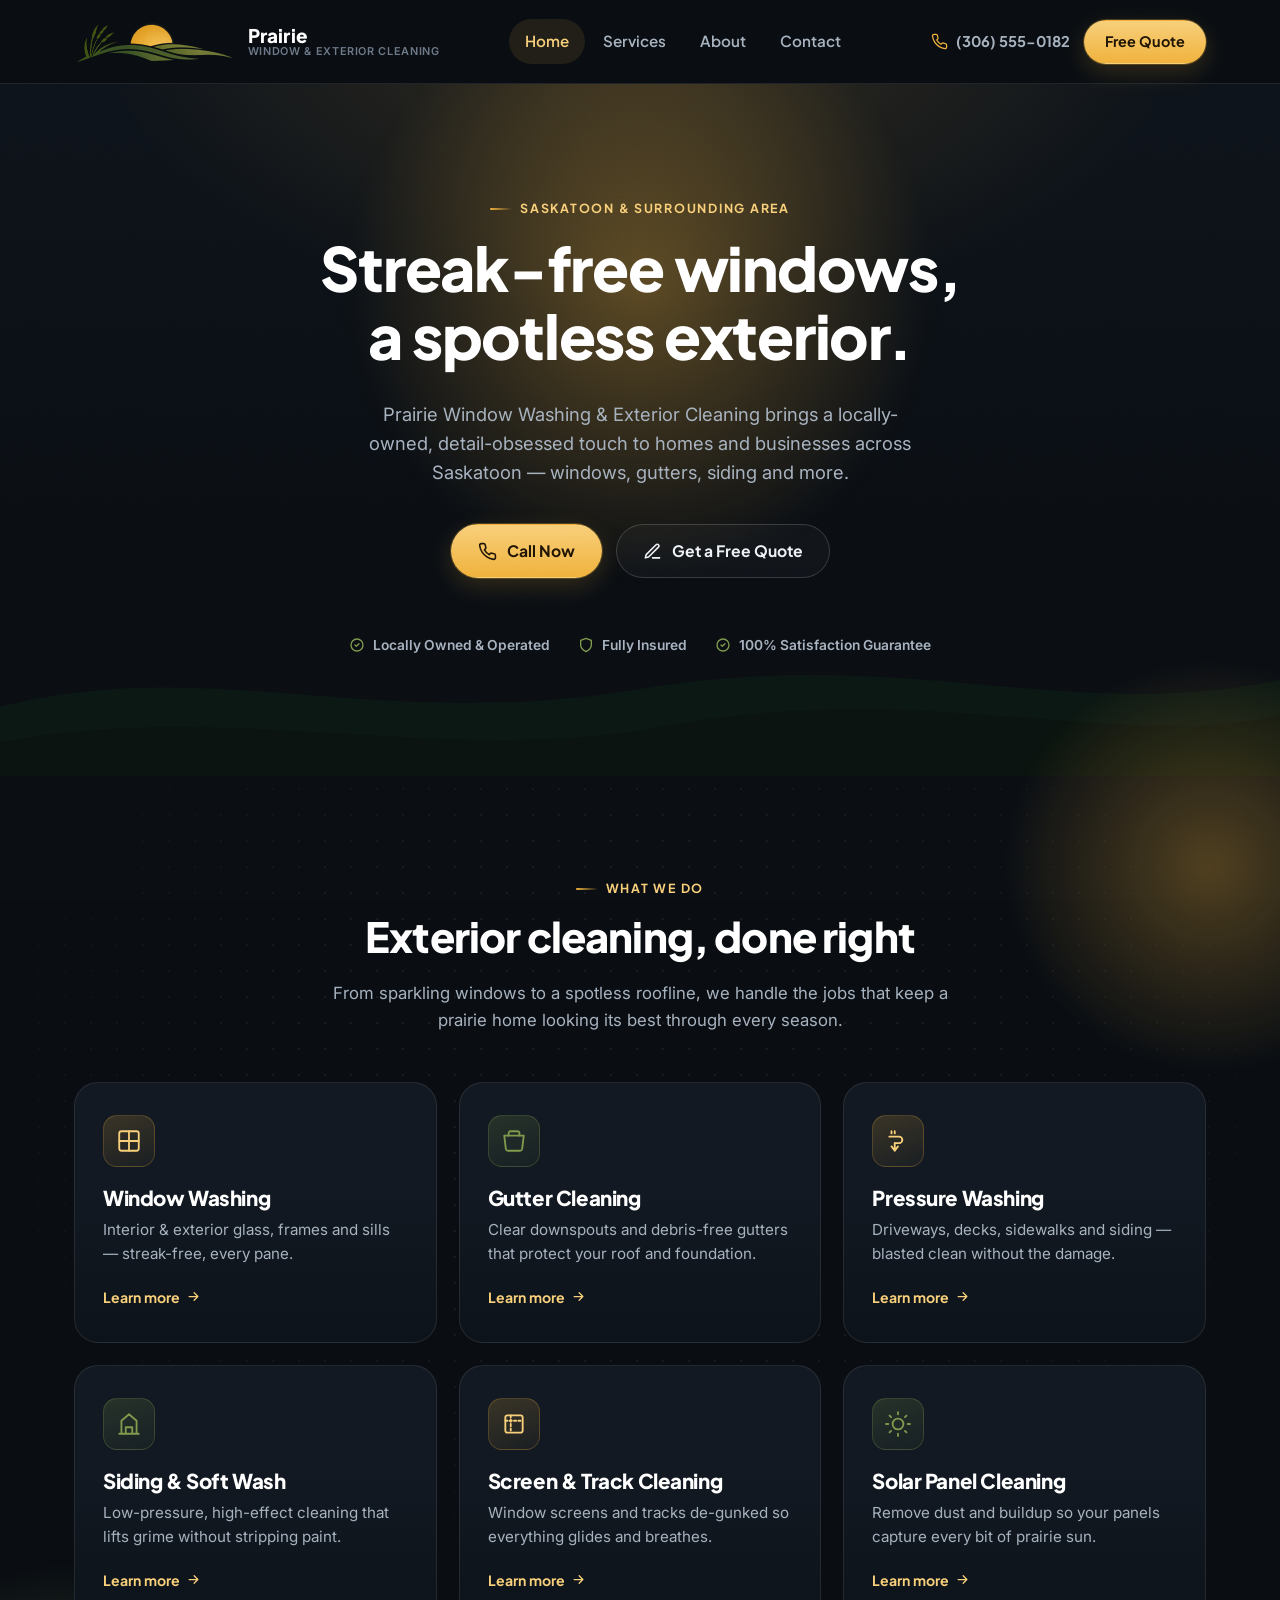
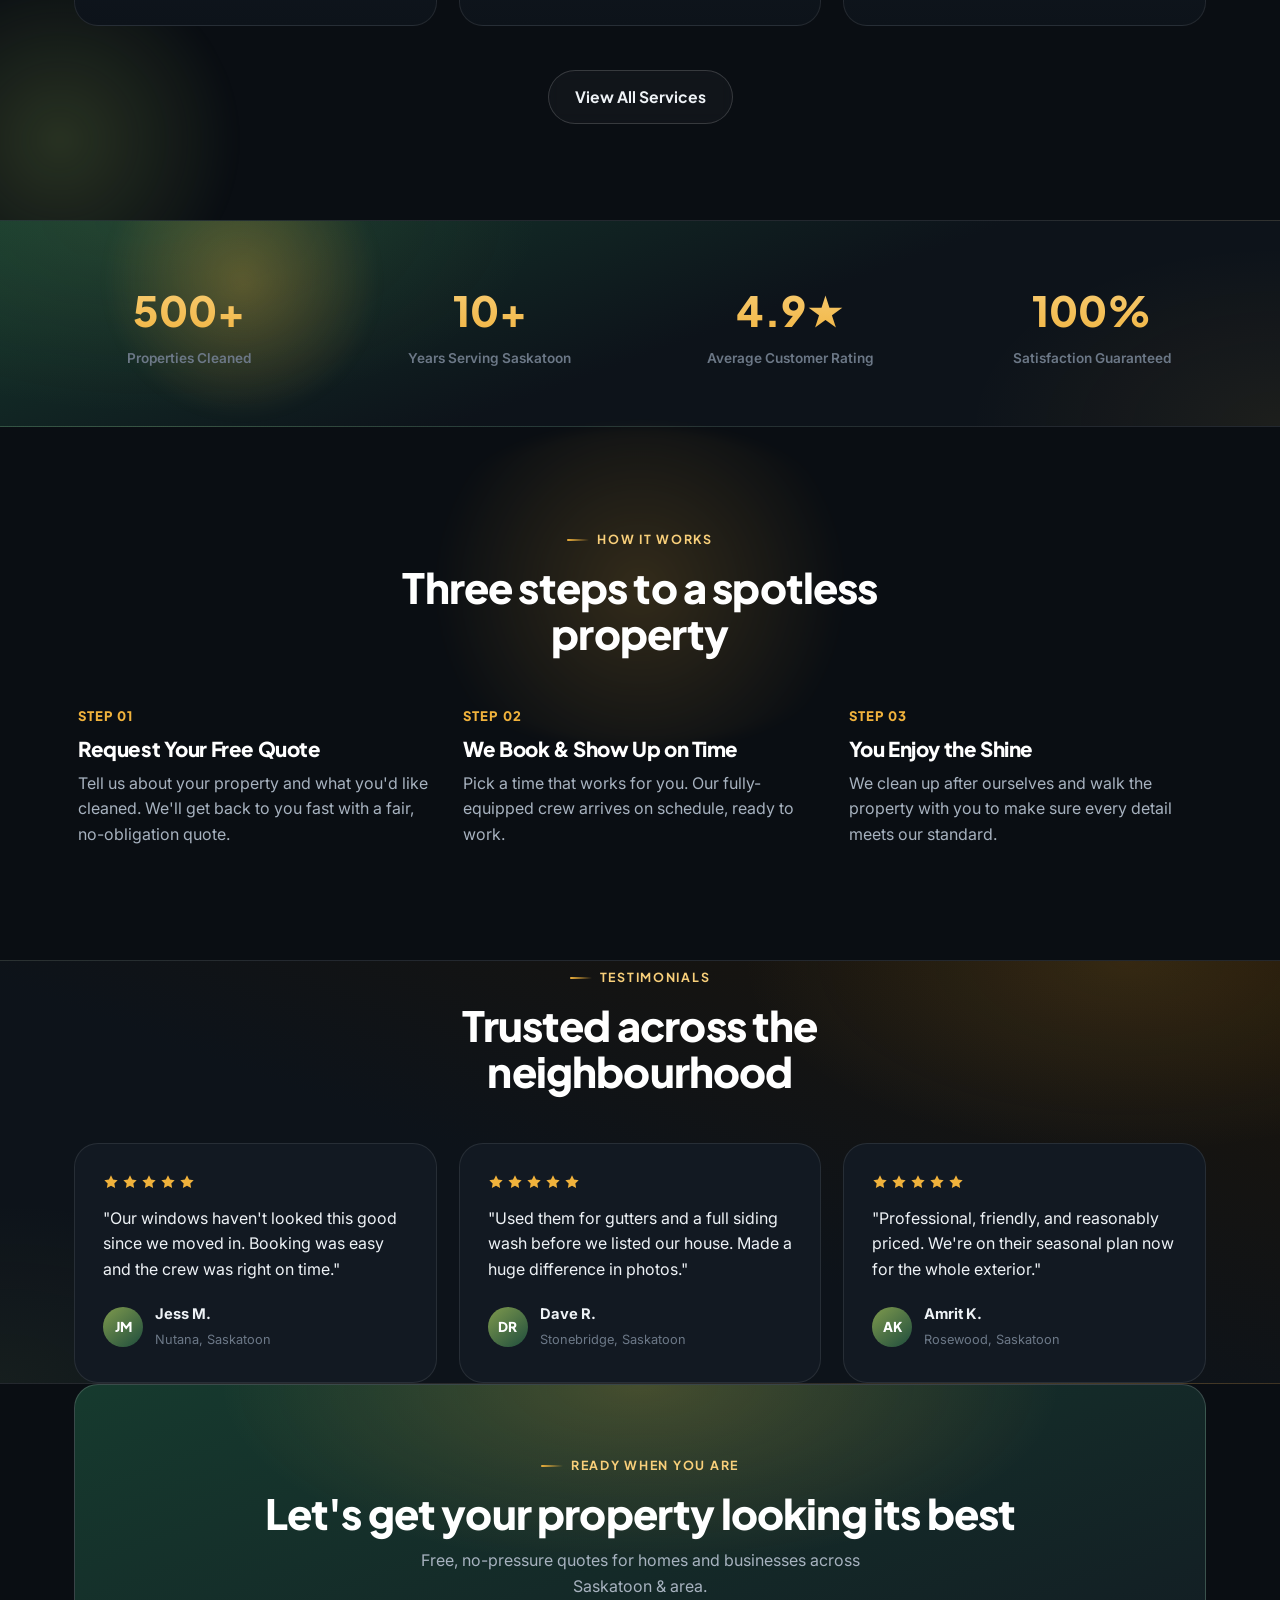
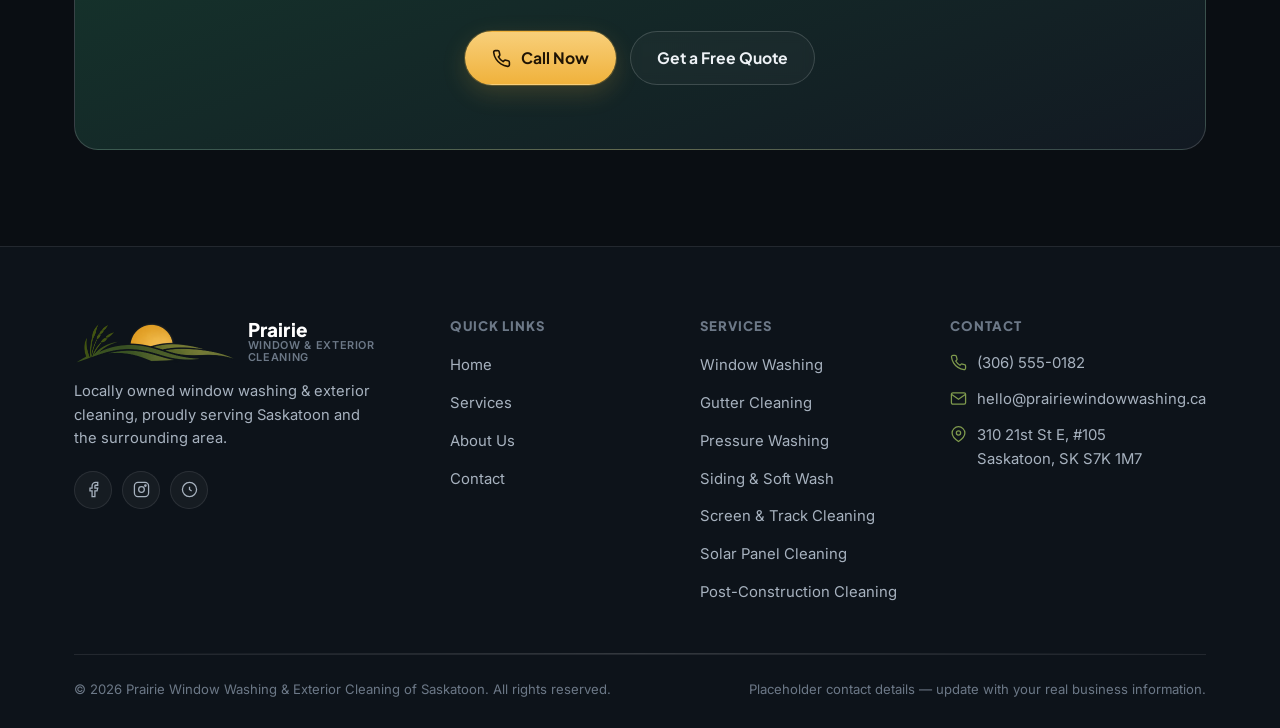
==== index.html @ 9ef94803 "Initial commit: Prairie Window Washing & Exterior Cleaning site Dark-mode marketing site with home, " ====
<!DOCTYPE html>
<html lang="en">
<head>
<meta charset="UTF-8">
<meta name="viewport" content="width=device-width, initial-scale=1.0">
<title>Prairie Window Washing &amp; Exterior Cleaning | Saskatoon, SK</title>
<meta name="description" content="Streak-free window washing, gutter cleaning, pressure washing and exterior cleaning for homes and businesses in Saskatoon &amp; area. Locally owned. Free quotes.">

<link rel="icon" href="favicon.ico" sizes="any">
<link rel="icon" type="image/png" sizes="32x32" href="assets/favicon-32.png">
<link rel="icon" type="image/png" sizes="16x16" href="assets/favicon-16.png">
<link rel="apple-touch-icon" href="assets/apple-touch-icon.png">
<link rel="manifest" href="site.webmanifest">
<meta name="theme-color" content="#0a0e13">

<link rel="preconnect" href="https://fonts.googleapis.com">
<link rel="preconnect" href="https://fonts.gstatic.com" crossorigin>
<link href="https://fonts.googleapis.com/css2?family=Inter:wght@400;500;600;700&family=Plus+Jakarta+Sans:wght@600;700;800&display=swap" rel="stylesheet">
<link rel="stylesheet" href="css/style.css">
</head>
<body>

<div class="grain-overlay" aria-hidden="true"></div>
<a class="skip-link" href="#main" style="position:absolute;left:-9999px;">Skip to content</a>

<header class="site-header">
  <div class="container">
    <a href="index.html" class="brand">
      <img src="assets/logo-mark.png" alt="Prairie Window Washing &amp; Exterior Cleaning logo">
      <span class="brand-word">
        <strong>Prairie</strong>
        <span>Window &amp; Exterior Cleaning</span>
      </span>
    </a>

    <nav class="main-nav" id="main-nav">
      <ul>
        <li><a href="index.html">Home</a></li>
        <li><a href="services.html">Services</a></li>
        <li><a href="about.html">About</a></li>
        <li><a href="contact.html">Contact</a></li>
      </ul>
    </nav>

    <div class="header-actions">
      <a class="header-call" href="tel:+13065550182">
        <svg viewBox="0 0 24 24" fill="none" stroke="currentColor" stroke-width="1.8" stroke-linecap="round" stroke-linejoin="round"><path d="M22 16.92v3a2 2 0 0 1-2.18 2 19.79 19.79 0 0 1-8.63-3.07 19.5 19.5 0 0 1-6-6 19.79 19.79 0 0 1-3.07-8.67A2 2 0 0 1 4.11 2h3a2 2 0 0 1 2 1.72c.127.96.362 1.903.7 2.81a2 2 0 0 1-.45 2.11L8.09 9.91a16 16 0 0 0 6 6l1.27-1.27a2 2 0 0 1 2.11-.45c.907.338 1.85.573 2.81.7A2 2 0 0 1 22 16.92z"/></svg>
        <span>(306) 555-0182</span>
      </a>
      <a href="contact.html" class="btn btn-primary btn-sm">Free Quote</a>
      <button class="nav-toggle" id="nav-toggle" aria-label="Toggle menu" aria-expanded="false">
        <svg viewBox="0 0 24 24" fill="none" stroke="currentColor" stroke-width="1.8" stroke-linecap="round"><path d="M4 7h16M4 12h16M4 17h16"/></svg>
      </button>
    </div>
  </div>
</header>

<main id="main">

  <!-- ================= HERO ================= -->
  <section class="hero">
    <div class="hero-glow" aria-hidden="true"></div>
    <svg class="hero-horizon" viewBox="0 0 1440 200" preserveAspectRatio="none" aria-hidden="true">
      <path fill="#0d1a14" opacity="0.9" d="M0,120 C240,60 420,150 720,100 C1020,50 1200,140 1440,90 L1440,200 L0,200 Z"/>
      <path fill="#0a140f" d="M0,160 C260,110 500,190 760,140 C1040,90 1260,170 1440,130 L1440,200 L0,200 Z"/>
    </svg>

    <div class="container hero-inner">
      <div class="eyebrow" style="justify-content:center;">Saskatoon &amp; Surrounding Area</div>
      <h1>Streak-free windows,<br>a spotless exterior.</h1>
      <p class="lead">Prairie Window Washing &amp; Exterior Cleaning brings a locally-owned, detail-obsessed touch to homes and businesses across Saskatoon — windows, gutters, siding and more.</p>

      <div class="hero-actions">
        <a href="tel:+13065550182" class="btn btn-primary">
          <svg viewBox="0 0 24 24" fill="none" stroke="currentColor" stroke-width="2" stroke-linecap="round" stroke-linejoin="round"><path d="M22 16.92v3a2 2 0 0 1-2.18 2 19.79 19.79 0 0 1-8.63-3.07 19.5 19.5 0 0 1-6-6 19.79 19.79 0 0 1-3.07-8.67A2 2 0 0 1 4.11 2h3a2 2 0 0 1 2 1.72c.127.96.362 1.903.7 2.81a2 2 0 0 1-.45 2.11L8.09 9.91a16 16 0 0 0 6 6l1.27-1.27a2 2 0 0 1 2.11-.45c.907.338 1.85.573 2.81.7A2 2 0 0 1 22 16.92z"/></svg>
          Call Now
        </a>
        <a href="contact.html" class="btn btn-outline">
          <svg viewBox="0 0 24 24" fill="none" stroke="currentColor" stroke-width="2" stroke-linecap="round" stroke-linejoin="round"><path d="M12 20h9"/><path d="M16.5 3.5a2.121 2.121 0 0 1 3 3L7 19l-4 1 1-4Z"/></svg>
          Get a Free Quote
        </a>
      </div>

      <ul class="hero-trust">
        <li><svg viewBox="0 0 24 24" fill="none" stroke="currentColor" stroke-width="2" stroke-linecap="round" stroke-linejoin="round"><path d="M9 12l2 2 4-4"/><circle cx="12" cy="12" r="9"/></svg>Locally Owned &amp; Operated</li>
        <li><svg viewBox="0 0 24 24" fill="none" stroke="currentColor" stroke-width="2" stroke-linecap="round" stroke-linejoin="round"><path d="M12 22s8-4 8-10V5l-8-3-8 3v7c0 6 8 10 8 10z"/></svg>Fully Insured</li>
        <li><svg viewBox="0 0 24 24" fill="none" stroke="currentColor" stroke-width="2" stroke-linecap="round" stroke-linejoin="round"><path d="M9 12l2 2 4-4"/><circle cx="12" cy="12" r="9"/></svg>100% Satisfaction Guarantee</li>
      </ul>
    </div>
  </section>

  <!-- ================= SERVICES PREVIEW ================= -->
  <section class="section section-dotted">
    <div class="glow-orb gold" style="width:420px;height:420px;top:-120px;right:-140px;"></div>
    <div class="glow-orb green" style="width:360px;height:360px;bottom:-100px;left:-120px;"></div>
    <div class="container">
      <div class="section-head center" data-reveal>
        <div class="eyebrow" style="justify-content:center;">What We Do</div>
        <h2>Exterior cleaning, done right</h2>
        <p>From sparkling windows to a spotless roofline, we handle the jobs that keep a prairie home looking its best through every season.</p>
      </div>

      <div class="grid grid-3">
        <div class="card service-card" data-reveal>
          <div class="icon-tile">
            <svg viewBox="0 0 24 24" fill="none" stroke="currentColor" stroke-width="1.7" stroke-linecap="round" stroke-linejoin="round"><rect x="3" y="3" width="18" height="18" rx="2"/><path d="M3 12h18M12 3v18"/></svg>
          </div>
          <h3>Window Washing</h3>
          <p>Interior &amp; exterior glass, frames and sills — streak-free, every pane.</p>
          <a class="card-link" href="window-washing-saskatoon.html">Learn more <svg viewBox="0 0 24 24" fill="none" stroke="currentColor" stroke-width="2" stroke-linecap="round" stroke-linejoin="round"><path d="M5 12h14M13 6l6 6-6 6"/></svg></a>
        </div>

        <div class="card service-card" data-reveal>
          <div class="icon-tile green">
            <svg viewBox="0 0 24 24" fill="none" stroke="currentColor" stroke-width="1.7" stroke-linecap="round" stroke-linejoin="round"><path d="M3 7h18l-1.5 12.5a2 2 0 0 1-2 1.5H6.5a2 2 0 0 1-2-1.5Z"/><path d="M7 7V5a2 2 0 0 1 2-2h6a2 2 0 0 1 2 2v2"/></svg>
          </div>
          <h3>Gutter Cleaning</h3>
          <p>Clear downspouts and debris-free gutters that protect your roof and foundation.</p>
          <a class="card-link" href="gutter-cleaning-saskatoon.html">Learn more <svg viewBox="0 0 24 24" fill="none" stroke="currentColor" stroke-width="2" stroke-linecap="round" stroke-linejoin="round"><path d="M5 12h14M13 6l6 6-6 6"/></svg></a>
        </div>

        <div class="card service-card" data-reveal>
          <div class="icon-tile">
            <svg viewBox="0 0 24 24" fill="none" stroke="currentColor" stroke-width="1.7" stroke-linecap="round" stroke-linejoin="round"><path d="M9 3v2M6 3v2M4 8h9a3 3 0 0 1 0 6H9"/><path d="M9 14v7M6 17l3 4 3-4"/></svg>
          </div>
          <h3>Pressure Washing</h3>
          <p>Driveways, decks, sidewalks and siding — blasted clean without the damage.</p>
          <a class="card-link" href="pressure-washing-saskatoon.html">Learn more <svg viewBox="0 0 24 24" fill="none" stroke="currentColor" stroke-width="2" stroke-linecap="round" stroke-linejoin="round"><path d="M5 12h14M13 6l6 6-6 6"/></svg></a>
        </div>

        <div class="card service-card" data-reveal>
          <div class="icon-tile green">
            <svg viewBox="0 0 24 24" fill="none" stroke="currentColor" stroke-width="1.7" stroke-linecap="round" stroke-linejoin="round"><path d="M3 21h18M5 21V9l7-6 7 6v12M9 21v-6h6v6"/></svg>
          </div>
          <h3>Siding &amp; Soft Wash</h3>
          <p>Low-pressure, high-effect cleaning that lifts grime without stripping paint.</p>
          <a class="card-link" href="siding-soft-washing-saskatoon.html">Learn more <svg viewBox="0 0 24 24" fill="none" stroke="currentColor" stroke-width="2" stroke-linecap="round" stroke-linejoin="round"><path d="M5 12h14M13 6l6 6-6 6"/></svg></a>
        </div>

        <div class="card service-card" data-reveal>
          <div class="icon-tile">
            <svg viewBox="0 0 24 24" fill="none" stroke="currentColor" stroke-width="1.7" stroke-linecap="round" stroke-linejoin="round"><rect x="4" y="4" width="16" height="16" rx="2"/><path d="M4 9h16M9 4v16" stroke-dasharray="2 2"/></svg>
          </div>
          <h3>Screen &amp; Track Cleaning</h3>
          <p>Window screens and tracks de-gunked so everything glides and breathes.</p>
          <a class="card-link" href="screen-track-cleaning-saskatoon.html">Learn more <svg viewBox="0 0 24 24" fill="none" stroke="currentColor" stroke-width="2" stroke-linecap="round" stroke-linejoin="round"><path d="M5 12h14M13 6l6 6-6 6"/></svg></a>
        </div>

        <div class="card service-card" data-reveal>
          <div class="icon-tile green">
            <svg viewBox="0 0 24 24" fill="none" stroke="currentColor" stroke-width="1.7" stroke-linecap="round" stroke-linejoin="round"><circle cx="12" cy="12" r="5"/><path d="M12 1v2M12 21v2M4.2 4.2l1.4 1.4M18.4 18.4l1.4 1.4M1 12h2M21 12h2M4.2 19.8l1.4-1.4M18.4 5.6l1.4-1.4"/></svg>
          </div>
          <h3>Solar Panel Cleaning</h3>
          <p>Remove dust and buildup so your panels capture every bit of prairie sun.</p>
          <a class="card-link" href="solar-panel-cleaning-saskatoon.html">Learn more <svg viewBox="0 0 24 24" fill="none" stroke="currentColor" stroke-width="2" stroke-linecap="round" stroke-linejoin="round"><path d="M5 12h14M13 6l6 6-6 6"/></svg></a>
        </div>
      </div>

      <div class="text-center" style="margin-top:44px;" data-reveal>
        <a href="services.html" class="btn btn-outline">View All Services</a>
      </div>
    </div>
  </section>

  <!-- ================= WHY CHOOSE US / STATS ================= -->
  <section class="section-alt tint-green">
    <div class="glow-orb gold" style="width:280px;height:280px;top:-80px;left:8%;"></div>
    <div class="container stats" data-reveal>
      <div class="stat">
        <div class="num">500+</div>
        <div class="label">Properties Cleaned</div>
      </div>
      <div class="stat">
        <div class="num">10+</div>
        <div class="label">Years Serving Saskatoon</div>
      </div>
      <div class="stat">
        <div class="num">4.9★</div>
        <div class="label">Average Customer Rating</div>
      </div>
      <div class="stat">
        <div class="num">100%</div>
        <div class="label">Satisfaction Guaranteed</div>
      </div>
    </div>
  </section>

  <!-- ================= PROCESS ================= -->
  <section class="section">
    <div class="glow-orb gold" style="width:500px;height:320px;top:0;left:50%;transform:translateX(-50%);opacity:.6;"></div>
    <div class="container">
      <div class="section-head center" data-reveal>
        <div class="eyebrow" style="justify-content:center;">How It Works</div>
        <h2>Three steps to a spotless property</h2>
      </div>

      <div class="steps" data-reveal>
        <div class="step">
          <span class="step-num">STEP 01</span>
          <h3>Request Your Free Quote</h3>
          <p>Tell us about your property and what you'd like cleaned. We'll get back to you fast with a fair, no-obligation quote.</p>
        </div>
        <div class="step">
          <span class="step-num">STEP 02</span>
          <h3>We Book &amp; Show Up on Time</h3>
          <p>Pick a time that works for you. Our fully-equipped crew arrives on schedule, ready to work.</p>
        </div>
        <div class="step">
          <span class="step-num">STEP 03</span>
          <h3>You Enjoy the Shine</h3>
          <p>We clean up after ourselves and walk the property with you to make sure every detail meets our standard.</p>
        </div>
      </div>
    </div>
  </section>

  <!-- ================= TESTIMONIALS ================= -->
  <section class="section-alt tint-gold">
    <div class="glow-orb green" style="width:300px;height:300px;bottom:-90px;right:6%;"></div>
    <div class="container">
      <div class="section-head center" data-reveal>
        <div class="eyebrow" style="justify-content:center;">Testimonials</div>
        <h2>Trusted across the neighbourhood</h2>
      </div>

      <div class="grid grid-3" data-reveal>
        <div class="testimonial">
          <div class="stars">
            <svg viewBox="0 0 24 24" fill="currentColor"><path d="M12 2l3.09 6.26L22 9.27l-5 4.87L18.18 21 12 17.77 5.82 21 7 14.14l-5-4.87 6.91-1.01z"/></svg>
            <svg viewBox="0 0 24 24" fill="currentColor"><path d="M12 2l3.09 6.26L22 9.27l-5 4.87L18.18 21 12 17.77 5.82 21 7 14.14l-5-4.87 6.91-1.01z"/></svg>
            <svg viewBox="0 0 24 24" fill="currentColor"><path d="M12 2l3.09 6.26L22 9.27l-5 4.87L18.18 21 12 17.77 5.82 21 7 14.14l-5-4.87 6.91-1.01z"/></svg>
            <svg viewBox="0 0 24 24" fill="currentColor"><path d="M12 2l3.09 6.26L22 9.27l-5 4.87L18.18 21 12 17.77 5.82 21 7 14.14l-5-4.87 6.91-1.01z"/></svg>
            <svg viewBox="0 0 24 24" fill="currentColor"><path d="M12 2l3.09 6.26L22 9.27l-5 4.87L18.18 21 12 17.77 5.82 21 7 14.14l-5-4.87 6.91-1.01z"/></svg>
          </div>
          <p class="quote">"Our windows haven't looked this good since we moved in. Booking was easy and the crew was right on time."</p>
          <div class="who">
            <div class="avatar">JM</div>
            <div><strong>Jess M.</strong><span>Nutana, Saskatoon</span></div>
          </div>
        </div>

        <div class="testimonial">
          <div class="stars">
            <svg viewBox="0 0 24 24" fill="currentColor"><path d="M12 2l3.09 6.26L22 9.27l-5 4.87L18.18 21 12 17.77 5.82 21 7 14.14l-5-4.87 6.91-1.01z"/></svg>
            <svg viewBox="0 0 24 24" fill="currentColor"><path d="M12 2l3.09 6.26L22 9.27l-5 4.87L18.18 21 12 17.77 5.82 21 7 14.14l-5-4.87 6.91-1.01z"/></svg>
            <svg viewBox="0 0 24 24" fill="currentColor"><path d="M12 2l3.09 6.26L22 9.27l-5 4.87L18.18 21 12 17.77 5.82 21 7 14.14l-5-4.87 6.91-1.01z"/></svg>
            <svg viewBox="0 0 24 24" fill="currentColor"><path d="M12 2l3.09 6.26L22 9.27l-5 4.87L18.18 21 12 17.77 5.82 21 7 14.14l-5-4.87 6.91-1.01z"/></svg>
            <svg viewBox="0 0 24 24" fill="currentColor"><path d="M12 2l3.09 6.26L22 9.27l-5 4.87L18.18 21 12 17.77 5.82 21 7 14.14l-5-4.87 6.91-1.01z"/></svg>
          </div>
          <p class="quote">"Used them for gutters and a full siding wash before we listed our house. Made a huge difference in photos."</p>
          <div class="who">
            <div class="avatar">DR</div>
            <div><strong>Dave R.</strong><span>Stonebridge, Saskatoon</span></div>
          </div>
        </div>

        <div class="testimonial">
          <div class="stars">
            <svg viewBox="0 0 24 24" fill="currentColor"><path d="M12 2l3.09 6.26L22 9.27l-5 4.87L18.18 21 12 17.77 5.82 21 7 14.14l-5-4.87 6.91-1.01z"/></svg>
            <svg viewBox="0 0 24 24" fill="currentColor"><path d="M12 2l3.09 6.26L22 9.27l-5 4.87L18.18 21 12 17.77 5.82 21 7 14.14l-5-4.87 6.91-1.01z"/></svg>
            <svg viewBox="0 0 24 24" fill="currentColor"><path d="M12 2l3.09 6.26L22 9.27l-5 4.87L18.18 21 12 17.77 5.82 21 7 14.14l-5-4.87 6.91-1.01z"/></svg>
            <svg viewBox="0 0 24 24" fill="currentColor"><path d="M12 2l3.09 6.26L22 9.27l-5 4.87L18.18 21 12 17.77 5.82 21 7 14.14l-5-4.87 6.91-1.01z"/></svg>
            <svg viewBox="0 0 24 24" fill="currentColor"><path d="M12 2l3.09 6.26L22 9.27l-5 4.87L18.18 21 12 17.77 5.82 21 7 14.14l-5-4.87 6.91-1.01z"/></svg>
          </div>
          <p class="quote">"Professional, friendly, and reasonably priced. We're on their seasonal plan now for the whole exterior."</p>
          <div class="who">
            <div class="avatar">AK</div>
            <div><strong>Amrit K.</strong><span>Rosewood, Saskatoon</span></div>
          </div>
        </div>
      </div>
    </div>
  </section>

  <!-- ================= CTA BAND ================= -->
  <section class="section" style="padding-top:0;">
    <div class="container">
      <div class="cta-band" data-reveal>
        <div class="eyebrow" style="justify-content:center;">Ready When You Are</div>
        <h2>Let's get your property looking its best</h2>
        <p>Free, no-pressure quotes for homes and businesses across Saskatoon &amp; area.</p>
        <div class="hero-actions">
          <a href="tel:+13065550182" class="btn btn-primary">
            <svg viewBox="0 0 24 24" fill="none" stroke="currentColor" stroke-width="2" stroke-linecap="round" stroke-linejoin="round"><path d="M22 16.92v3a2 2 0 0 1-2.18 2 19.79 19.79 0 0 1-8.63-3.07 19.5 19.5 0 0 1-6-6 19.79 19.79 0 0 1-3.07-8.67A2 2 0 0 1 4.11 2h3a2 2 0 0 1 2 1.72c.127.96.362 1.903.7 2.81a2 2 0 0 1-.45 2.11L8.09 9.91a16 16 0 0 0 6 6l1.27-1.27a2 2 0 0 1 2.11-.45c.907.338 1.85.573 2.81.7A2 2 0 0 1 22 16.92z"/></svg>
            Call Now
          </a>
          <a href="contact.html" class="btn btn-outline">Get a Free Quote</a>
        </div>
      </div>
    </div>
  </section>

</main>

<footer class="site-footer">
  <div class="container">
    <div class="footer-grid">
      <div class="footer-brand">
        <a href="index.html" class="brand">
          <img src="assets/logo-mark.png" alt="Prairie Window Washing &amp; Exterior Cleaning logo">
          <span class="brand-word">
            <strong>Prairie</strong>
            <span>Window &amp; Exterior Cleaning</span>
          </span>
        </a>
        <p>Locally owned window washing &amp; exterior cleaning, proudly serving Saskatoon and the surrounding area.</p>
        <div class="footer-social">
          <a href="#" aria-label="Facebook"><svg viewBox="0 0 24 24" fill="none" stroke="currentColor" stroke-width="1.8"><path d="M18 2h-3a5 5 0 0 0-5 5v3H7v4h3v8h4v-8h3l1-4h-4V7a1 1 0 0 1 1-1h3z"/></svg></a>
          <a href="#" aria-label="Instagram"><svg viewBox="0 0 24 24" fill="none" stroke="currentColor" stroke-width="1.8"><rect x="2" y="2" width="20" height="20" rx="5"/><circle cx="12" cy="12" r="4"/><circle cx="17.5" cy="6.5" r="1"/></svg></a>
          <a href="#" aria-label="Google"><svg viewBox="0 0 24 24" fill="none" stroke="currentColor" stroke-width="1.8"><circle cx="12" cy="12" r="10"/><path d="M12 8v4l3 2"/></svg></a>
        </div>
      </div>

      <div class="footer-col">
        <h4>Quick Links</h4>
        <ul>
          <li><a href="index.html">Home</a></li>
          <li><a href="services.html">Services</a></li>
          <li><a href="about.html">About Us</a></li>
          <li><a href="contact.html">Contact</a></li>
        </ul>
      </div>

      <div class="footer-col">
        <h4>Services</h4>
        <ul>
          <li><a href="window-washing-saskatoon.html">Window Washing</a></li>
          <li><a href="gutter-cleaning-saskatoon.html">Gutter Cleaning</a></li>
          <li><a href="pressure-washing-saskatoon.html">Pressure Washing</a></li>
          <li><a href="siding-soft-washing-saskatoon.html">Siding &amp; Soft Wash</a></li>
          <li><a href="screen-track-cleaning-saskatoon.html">Screen &amp; Track Cleaning</a></li>
          <li><a href="solar-panel-cleaning-saskatoon.html">Solar Panel Cleaning</a></li>
          <li><a href="post-construction-window-cleaning-saskatoon.html">Post-Construction Cleaning</a></li>
        </ul>
      </div>

      <div class="footer-col">
        <h4>Contact</h4>
        <ul>
          <li class="info">
            <svg viewBox="0 0 24 24" fill="none" stroke="currentColor" stroke-width="1.8"><path d="M22 16.92v3a2 2 0 0 1-2.18 2 19.79 19.79 0 0 1-8.63-3.07 19.5 19.5 0 0 1-6-6 19.79 19.79 0 0 1-3.07-8.67A2 2 0 0 1 4.11 2h3a2 2 0 0 1 2 1.72c.127.96.362 1.903.7 2.81a2 2 0 0 1-.45 2.11L8.09 9.91a16 16 0 0 0 6 6l1.27-1.27a2 2 0 0 1 2.11-.45c.907.338 1.85.573 2.81.7A2 2 0 0 1 22 16.92z"/></svg>
            <a href="tel:+13065550182">(306) 555-0182</a>
          </li>
          <li class="info">
            <svg viewBox="0 0 24 24" fill="none" stroke="currentColor" stroke-width="1.8"><path d="M4 4h16v16H4z" opacity="0"/><path d="M22 6l-10 7L2 6"/><rect x="2" y="4" width="20" height="16" rx="2"/></svg>
            <a href="mailto:hello@prairiewindowwashing.ca">hello@prairiewindowwashing.ca</a>
          </li>
          <li class="info">
            <svg viewBox="0 0 24 24" fill="none" stroke="currentColor" stroke-width="1.8"><path d="M21 10c0 6-9 12-9 12s-9-6-9-12a9 9 0 0 1 18 0z"/><circle cx="12" cy="10" r="3"/></svg>
            <span>310 21st St E, #105<br>Saskatoon, SK S7K 1M7</span>
          </li>
        </ul>
      </div>
    </div>

    <div class="divider-line"></div>

    <div class="footer-bottom">
      <span>&copy; <span id="year">2026</span> Prairie Window Washing &amp; Exterior Cleaning of Saskatoon. All rights reserved.</span>
      <span>Placeholder contact details — update with your real business information.</span>
    </div>
  </div>
</footer>

<button class="back-to-top" aria-label="Back to top">
  <svg viewBox="0 0 24 24" fill="none" stroke="currentColor" stroke-width="2" stroke-linecap="round" stroke-linejoin="round"><path d="M18 15l-6-6-6 6"/></svg>
</button>

<script src="js/script.js"></script>
</body>
</html>
---- css/style.css ----
/* =========================================================
   Prairie Window Washing & Exterior Cleaning — Design System
   ========================================================= */

:root{
  /* Core dark palette */
  --bg: #0a0e13;
  --bg-alt: #0d131a;
  --surface: #121922;
  --surface-2: #1a2330;
  --surface-hover: #202b3a;
  --border: rgba(255,255,255,0.09);
  --border-strong: rgba(255,255,255,0.16);

  /* Text */
  --text: #eef2f6;
  --text-dim: #a7b2bf;
  --text-faint: #6c7887;

  /* Brand accents, pulled from the logo */
  --gold: #f0b23c;
  --gold-soft: #f8cf7a;
  --gold-dim: #caa059;
  --green: #4d7f3f;
  --green-light: #7f9a4d;
  --green-deep: #1f4d3d;
  --green-deep-2: #163a2e;

  --radius-sm: 10px;
  --radius-md: 16px;
  --radius-lg: 24px;
  --radius-pill: 999px;

  --shadow-1: 0 1px 0 rgba(255,255,255,0.04) inset, 0 10px 30px rgba(0,0,0,0.35);
  --shadow-glow-gold: 0 0 0 1px rgba(240,178,60,0.25), 0 8px 24px rgba(240,178,60,0.18);

  --container: 1180px;
  --header-h: 84px;

  color-scheme: dark;
}

*, *::before, *::after{ box-sizing: border-box; }
html{ scroll-behavior: smooth; }

body{
  margin: 0;
  background: var(--bg);
  color: var(--text);
  font-family: "Inter", -apple-system, BlinkMacSystemFont, "Segoe UI", sans-serif;
  font-size: 16px;
  line-height: 1.6;
  -webkit-font-smoothing: antialiased;
  overflow-x: hidden;
}

/* Fine film-grain overlay so flat dark panels don't read as plain black */
.grain-overlay{
  position: fixed;
  inset: 0;
  z-index: 999;
  pointer-events: none;
  opacity: 0.05;
  mix-blend-mode: overlay;
  background-image: url("data:image/svg+xml,%3Csvg xmlns='http://www.w3.org/2000/svg' width='180' height='180'%3E%3Cfilter id='n'%3E%3CfeTurbulence type='fractalNoise' baseFrequency='0.85' numOctaves='2' stitchTiles='stitch'/%3E%3C/filter%3E%3Crect width='100%25' height='100%25' filter='url(%23n)'/%3E%3C/svg%3E");
}

h1, h2, h3, h4{
  font-family: "Plus Jakarta Sans", "Inter", sans-serif;
  font-weight: 800;
  line-height: 1.12;
  letter-spacing: -0.02em;
  margin: 0 0 .5em;
  color: #fff;
}

h1{ font-size: clamp(2.4rem, 5vw, 3.8rem); }
h2{ font-size: clamp(1.9rem, 3.4vw, 2.6rem); }
h3{ font-size: 1.28rem; }

p{ margin: 0 0 1em; color: var(--text-dim); }

a{ color: inherit; text-decoration: none; }
img{ max-width: 100%; display: block; }
ul{ margin: 0; padding: 0; list-style: none; }
button{ font: inherit; cursor: pointer; }

.container{
  width: 100%;
  max-width: var(--container);
  margin: 0 auto;
  padding: 0 24px;
}

section{ position: relative; }

.eyebrow{
  display: inline-flex;
  align-items: center;
  gap: 8px;
  font-family: "Plus Jakarta Sans", sans-serif;
  font-weight: 700;
  font-size: .78rem;
  letter-spacing: .14em;
  text-transform: uppercase;
  color: var(--gold-soft);
  margin-bottom: 14px;
}
.eyebrow::before{
  content: "";
  width: 22px; height: 2px;
  background: linear-gradient(90deg, var(--gold), transparent);
  border-radius: 2px;
}

.section-head{
  max-width: 640px;
  margin: 0 0 48px;
}
.section-head.center{ margin-inline: auto; text-align: center; }
.section-head p{ font-size: 1.05rem; }

/* ---------- Buttons ---------- */
.btn{
  --btn-h: 54px;
  display: inline-flex;
  align-items: center;
  justify-content: center;
  gap: 10px;
  height: var(--btn-h);
  padding: 0 26px;
  border-radius: var(--radius-pill);
  font-family: "Plus Jakarta Sans", sans-serif;
  font-weight: 700;
  font-size: .98rem;
  border: 1px solid transparent;
  white-space: nowrap;
  transition: transform .2s ease, box-shadow .2s ease, background .2s ease, border-color .2s ease, color .2s ease;
  will-change: transform;
}
.btn svg{ width: 19px; height: 19px; flex: none; }

.btn-primary{
  background: linear-gradient(180deg, var(--gold-soft), var(--gold));
  color: #201404;
  box-shadow: var(--shadow-glow-gold);
}
.btn-primary:hover{ transform: translateY(-2px); box-shadow: 0 0 0 1px rgba(240,178,60,.35), 0 14px 30px rgba(240,178,60,.28); }

.btn-outline{
  background: rgba(255,255,255,0.03);
  color: var(--text);
  border-color: var(--border-strong);
  backdrop-filter: blur(6px);
}
.btn-outline:hover{ border-color: var(--gold); color: var(--gold-soft); transform: translateY(-2px); }

.btn-ghost{
  background: transparent;
  color: var(--text-dim);
  border-color: transparent;
  height: 44px;
  padding: 0 18px;
}
.btn-ghost:hover{ color: var(--gold-soft); }

.btn-block{ width: 100%; }
.btn-sm{ --btn-h: 44px; padding: 0 20px; font-size: .9rem; }

/* ---------- Header ---------- */
.site-header{
  position: sticky;
  top: 0;
  z-index: 100;
  height: var(--header-h);
  display: flex;
  align-items: center;
  background: rgba(10,14,19,0.72);
  backdrop-filter: blur(14px) saturate(140%);
  -webkit-backdrop-filter: blur(14px) saturate(140%);
  border-bottom: 1px solid var(--border);
}
.site-header .container{
  display: flex;
  align-items: center;
  justify-content: space-between;
  gap: 24px;
}

.brand{
  display: flex;
  align-items: center;
  gap: 12px;
  flex: none;
}
.brand img{ height: 42px; width: auto; }
.brand-word{
  display: flex;
  flex-direction: column;
  line-height: 1.1;
}
.brand-word strong{
  font-family: "Plus Jakarta Sans", sans-serif;
  font-weight: 800;
  font-size: 1.18rem;
  letter-spacing: .01em;
  color: #fff;
}
.brand-word span{
  font-size: .68rem;
  letter-spacing: .06em;
  text-transform: uppercase;
  color: var(--text-faint);
  font-weight: 600;
}

.main-nav{ display: flex; }
.main-nav ul{ display: flex; align-items: center; gap: 2px; }
.main-nav a{
  display: block;
  padding: 10px 16px;
  border-radius: var(--radius-pill);
  font-family: "Plus Jakarta Sans", sans-serif;
  font-weight: 600;
  font-size: .95rem;
  color: var(--text-dim);
  transition: color .2s ease, background .2s ease;
}
.main-nav a:hover{ color: var(--text); background: rgba(255,255,255,0.05); }
.main-nav a.active{ color: var(--gold-soft); background: rgba(240,178,60,0.1); }

.header-actions{ display: flex; align-items: center; gap: 10px; flex: none; }
.header-call{
  display: flex;
  align-items: center;
  gap: 8px;
  color: var(--text-dim);
  font-family: "Plus Jakarta Sans", sans-serif;
  font-weight: 700;
  font-size: .92rem;
  padding: 8px 4px;
}
.header-call svg{ width: 17px; height: 17px; color: var(--gold); flex: none; }
.header-call:hover{ color: var(--gold-soft); }

.nav-toggle{
  display: none;
  width: 44px; height: 44px;
  align-items: center; justify-content: center;
  background: rgba(255,255,255,0.04);
  border: 1px solid var(--border-strong);
  border-radius: 10px;
  color: var(--text);
  flex: none;
}
.nav-toggle svg{ width: 20px; height: 20px; }

/* ---------- Mobile nav ---------- */
@media (max-width: 920px){
  .main-nav{
    position: fixed;
    inset: var(--header-h) 0 0 0;
    background: rgba(9,13,18,0.98);
    backdrop-filter: blur(10px);
    display: flex;
    padding: 20px;
    transform: translateY(-12px);
    opacity: 0;
    visibility: hidden;
    pointer-events: none;
    transition: opacity .25s ease, transform .25s ease, visibility .25s;
  }
  .main-nav.open{
    opacity: 1; transform: translateY(0); visibility: visible; pointer-events: auto;
  }
  .main-nav ul{ flex-direction: column; width: 100%; gap: 6px; }
  .main-nav a{ padding: 16px 18px; font-size: 1.1rem; border-radius: var(--radius-md); }
  .header-call span{ display: none; }
  .nav-toggle{ display: flex; }
}
@media (max-width: 560px){
  .header-call{ display: none; }
}

/* ---------- Hero ---------- */
.hero{
  position: relative;
  padding: 108px 0 120px;
  overflow: hidden;
  background:
    radial-gradient(ellipse 900px 480px at 50% -8%, rgba(240,178,60,0.16), transparent 60%),
    linear-gradient(180deg, var(--bg-alt), var(--bg) 70%);
}
.hero-glow{
  position: absolute;
  left: 50%; top: -120px;
  width: 640px; height: 640px;
  transform: translateX(-50%);
  background: radial-gradient(circle, rgba(240,178,60,0.35), transparent 65%);
  filter: blur(10px);
  pointer-events: none;
}
.hero-horizon{
  position: absolute;
  left: 0; right: 0; bottom: -2px;
  width: 100%; height: auto;
  opacity: .9;
  pointer-events: none;
}
.hero-inner{
  position: relative;
  z-index: 2;
  max-width: 760px;
  margin: 0 auto;
  text-align: center;
}
.hero-inner p.lead{
  font-size: 1.15rem;
  max-width: 560px;
  margin: 0 auto 36px;
}
.hero-actions{
  display: flex;
  align-items: center;
  justify-content: center;
  gap: 14px;
  flex-wrap: wrap;
  margin-bottom: 56px;
}
.hero-trust{
  display: flex;
  align-items: center;
  justify-content: center;
  flex-wrap: wrap;
  gap: 12px 28px;
}
.hero-trust li{
  display: flex;
  align-items: center;
  gap: 8px;
  font-size: .86rem;
  font-weight: 600;
  color: var(--text-dim);
}
.hero-trust svg{ width: 16px; height: 16px; color: var(--green-light); flex: none; }

/* ---------- Cards / Grids ---------- */
.grid{
  display: grid;
  gap: 22px;
}
.grid-3{ grid-template-columns: repeat(3, 1fr); }
.grid-4{ grid-template-columns: repeat(4, 1fr); }
.grid-2{ grid-template-columns: repeat(2, 1fr); }

@media (max-width: 940px){
  .grid-3, .grid-4{ grid-template-columns: repeat(2, 1fr); }
}
@media (max-width: 620px){
  .grid-2, .grid-3, .grid-4{ grid-template-columns: 1fr; }
}

.card{
  background: linear-gradient(180deg, var(--surface), var(--surface) 40%, var(--bg-alt));
  border: 1px solid var(--border);
  border-radius: var(--radius-lg);
  padding: 32px 28px;
  transition: transform .25s ease, border-color .25s ease, background .25s ease;
}
.card:hover{
  transform: translateY(-4px);
  border-color: var(--border-strong);
  background: linear-gradient(180deg, var(--surface-2), var(--surface-2) 40%, var(--bg-alt));
}

.icon-tile{
  width: 52px; height: 52px;
  display: flex; align-items: center; justify-content: center;
  border-radius: 14px;
  background: linear-gradient(160deg, rgba(240,178,60,0.18), rgba(240,178,60,0.04));
  border: 1px solid rgba(240,178,60,0.22);
  color: var(--gold-soft);
  margin-bottom: 20px;
}
.icon-tile svg{ width: 26px; height: 26px; }
.icon-tile.green{
  background: linear-gradient(160deg, rgba(127,154,77,0.2), rgba(127,154,77,0.05));
  border-color: rgba(127,154,77,0.28);
  color: var(--green-light);
}

.service-card h3{ margin-bottom: 8px; }
.service-card p{ margin-bottom: 18px; font-size: .95rem; }
.service-card .card-link{
  display: inline-flex;
  align-items: center;
  gap: 6px;
  font-family: "Plus Jakarta Sans", sans-serif;
  font-weight: 700;
  font-size: .88rem;
  color: var(--gold-soft);
}
.service-card .card-link svg{ width: 15px; height: 15px; transition: transform .2s ease; }
.service-card:hover .card-link svg{ transform: translateX(3px); }

/* ---------- Service cover cards (services.html grid) ---------- */
.cover-card{
  display: block;
  background: var(--surface);
  border: 1px solid var(--border);
  border-radius: var(--radius-lg);
  overflow: hidden;
  transition: transform .25s ease, border-color .25s ease, box-shadow .25s ease;
}
.cover-card:hover{
  transform: translateY(-5px);
  border-color: var(--border-strong);
  box-shadow: 0 16px 36px rgba(0,0,0,0.4);
}
.cover-card .cover-image{
  aspect-ratio: 3 / 2;
  overflow: hidden;
  background: var(--bg-alt);
}
.cover-card .cover-image img{
  width: 100%; height: 100%;
  object-fit: cover;
  transition: transform .4s ease;
}
.cover-card:hover .cover-image img{ transform: scale(1.05); }
.cover-card .cover-body{ padding: 26px 26px 28px; }
.cover-card h3{ margin-bottom: 8px; font-size: 1.2rem; }
.cover-card p{ font-size: .93rem; margin-bottom: 16px; }
.cover-card .card-link{
  display: inline-flex;
  align-items: center;
  gap: 6px;
  font-family: "Plus Jakarta Sans", sans-serif;
  font-weight: 700;
  font-size: .88rem;
  color: var(--gold-soft);
}
.cover-card .card-link svg{ width: 15px; height: 15px; transition: transform .2s ease; }
.cover-card:hover .card-link svg{ transform: translateX(3px); }

/* ---------- Service detail pages ---------- */
.service-hero-cover{
  border-radius: var(--radius-lg);
  overflow: hidden;
  border: 1px solid var(--border-strong);
  margin-bottom: 8px;
}
.service-hero-cover img{ width: 100%; height: auto; display: block; }

.checklist{ display: flex; flex-direction: column; gap: 14px; }
.checklist li{
  display: flex;
  align-items: flex-start;
  gap: 12px;
  font-size: .96rem;
  color: var(--text-dim);
}
.checklist svg{
  width: 20px; height: 20px; flex: none; margin-top: 1px;
  color: var(--green-light);
}

.faq-item{
  border: 1px solid var(--border);
  border-radius: var(--radius-md);
  background: var(--surface);
  padding: 4px 22px;
  margin-bottom: 14px;
}
.faq-item summary{
  padding: 18px 0;
  font-family: "Plus Jakarta Sans", sans-serif;
  font-weight: 700;
  font-size: 1rem;
  color: var(--text);
  cursor: pointer;
  list-style: none;
  display: flex;
  align-items: center;
  justify-content: space-between;
  gap: 16px;
}
.faq-item summary::-webkit-details-marker{ display: none; }
.faq-item summary::after{
  content: "+";
  font-size: 1.3rem;
  color: var(--gold);
  flex: none;
  transition: transform .2s ease;
}
.faq-item[open] summary::after{ content: "\2212"; }
.faq-item p{ padding-bottom: 18px; margin: 0; }

.related-services{
  display: flex;
  flex-wrap: wrap;
  gap: 12px;
}
.related-services a{
  padding: 10px 18px;
  border-radius: var(--radius-pill);
  background: var(--surface);
  border: 1px solid var(--border);
  font-size: .88rem;
  font-weight: 600;
  color: var(--text-dim);
  transition: color .2s ease, border-color .2s ease;
}
.related-services a:hover{ color: var(--gold-soft); border-color: var(--gold-dim); }

/* ---------- Section wrappers ---------- */
.section{ padding: 96px 0; position: relative; }
.section-alt{
  position: relative;
  background: var(--bg-alt);
  border-top: 1px solid var(--border);
  border-bottom: 1px solid var(--border);
  overflow: hidden;
}
.section-alt.tint-green{
  background:
    radial-gradient(ellipse 640px 320px at 12% 0%, rgba(127,154,77,0.14), transparent 60%),
    radial-gradient(ellipse 520px 300px at 100% 100%, rgba(240,178,60,0.07), transparent 60%),
    linear-gradient(160deg, var(--green-deep-2), var(--bg-alt) 55%);
}
.section-alt.tint-gold{
  background:
    radial-gradient(ellipse 640px 320px at 88% 0%, rgba(240,178,60,0.13), transparent 60%),
    radial-gradient(ellipse 520px 300px at 0% 100%, rgba(127,154,77,0.08), transparent 60%),
    linear-gradient(200deg, #1b140a, var(--bg-alt) 55%);
}

/* Subtle dot-grid texture for plain dark sections, faded at the edges */
.section-dotted{
  position: relative;
}
.section-dotted::before{
  content: "";
  position: absolute;
  inset: 0;
  background-image: radial-gradient(rgba(255,255,255,0.06) 1px, transparent 1px);
  background-size: 26px 26px;
  -webkit-mask-image: radial-gradient(ellipse 70% 60% at 50% 30%, #000 40%, transparent 85%);
  mask-image: radial-gradient(ellipse 70% 60% at 50% 30%, #000 40%, transparent 85%);
  pointer-events: none;
}

/* Soft blurred brand-color orbs used to add depth behind section content */
.glow-orb{
  position: absolute;
  border-radius: 50%;
  filter: blur(6px);
  pointer-events: none;
  z-index: 0;
}
.glow-orb.gold{ background: radial-gradient(circle, rgba(240,178,60,0.30), transparent 70%); }
.glow-orb.green{ background: radial-gradient(circle, rgba(127,154,77,0.26), transparent 70%); }

.section > .container, .section-alt > .container{ position: relative; z-index: 1; }

/* Angled divider used between sections for a less flat transition */
.section-divider{
  display: block;
  width: 100%;
  height: 64px;
  margin-bottom: -1px;
}

.split{
  display: grid;
  grid-template-columns: 1fr 1fr;
  gap: 64px;
  align-items: center;
}
@media (max-width: 860px){
  .split{ grid-template-columns: 1fr; gap: 40px; }
}

/* ---------- Stats band ---------- */
.stats{
  display: grid;
  grid-template-columns: repeat(4, 1fr);
  gap: 24px;
  padding: 56px 0;
}
@media (max-width: 760px){ .stats{ grid-template-columns: repeat(2, 1fr); } }
.stat{ text-align: center; }
.stat .num{
  font-family: "Plus Jakarta Sans", sans-serif;
  font-weight: 800;
  font-size: clamp(2rem, 4vw, 2.6rem);
  background: linear-gradient(180deg, var(--gold-soft), var(--gold));
  -webkit-background-clip: text;
  background-clip: text;
  color: transparent;
}
.stat .label{
  font-size: .85rem;
  color: var(--text-faint);
  font-weight: 600;
  margin-top: 4px;
}

/* ---------- Steps ---------- */
.steps{
  display: grid;
  grid-template-columns: repeat(3, 1fr);
  gap: 24px;
  counter-reset: step;
}
@media (max-width: 760px){ .steps{ grid-template-columns: 1fr; } }
.step{ position: relative; padding-left: 4px; }
.step .step-num{
  font-family: "Plus Jakarta Sans", sans-serif;
  font-weight: 800;
  font-size: .82rem;
  color: var(--gold);
  letter-spacing: .08em;
  margin-bottom: 12px;
  display: block;
}

/* ---------- Testimonials ---------- */
.testimonial{
  background: var(--surface);
  border: 1px solid var(--border);
  border-radius: var(--radius-lg);
  padding: 30px 28px;
}
.testimonial .stars{ display: flex; gap: 3px; margin-bottom: 16px; color: var(--gold); }
.testimonial .stars svg{ width: 16px; height: 16px; }
.testimonial p.quote{ color: var(--text); font-size: 1rem; margin-bottom: 20px; }
.testimonial .who{ display: flex; align-items: center; gap: 12px; }
.testimonial .avatar{
  width: 40px; height: 40px; border-radius: 50%;
  background: linear-gradient(140deg, var(--green-light), var(--green-deep));
  display: flex; align-items: center; justify-content: center;
  font-family: "Plus Jakarta Sans", sans-serif;
  font-weight: 800; color: #fff; font-size: .85rem;
}
.testimonial .who strong{ display: block; font-size: .92rem; color: var(--text); }
.testimonial .who span{ font-size: .8rem; color: var(--text-faint); }

/* ---------- CTA banner ---------- */
.cta-band{
  position: relative;
  overflow: hidden;
  border-radius: var(--radius-lg);
  padding: 64px 40px;
  text-align: center;
  background:
    radial-gradient(ellipse 600px 260px at 50% 0%, rgba(240,178,60,0.22), transparent 70%),
    linear-gradient(160deg, var(--green-deep-2), var(--surface));
  border: 1px solid var(--border-strong);
}
.cta-band h2{ margin-bottom: 12px; }
.cta-band p{ max-width: 480px; margin: 0 auto 32px; }
.cta-band .hero-actions{ margin-bottom: 0; }

/* ---------- Footer ---------- */
.site-footer{
  background: var(--bg-alt);
  border-top: 1px solid var(--border);
  padding: 72px 0 28px;
}
.footer-grid{
  display: grid;
  grid-template-columns: 1.6fr 1fr 1fr 1.2fr;
  gap: 40px;
  padding-bottom: 48px;
}
@media (max-width: 860px){
  .footer-grid{ grid-template-columns: 1fr 1fr; }
}
@media (max-width: 560px){
  .footer-grid{ grid-template-columns: 1fr; }
}
.footer-brand .brand{ margin-bottom: 16px; }
.footer-brand p{ max-width: 300px; font-size: .92rem; }
.footer-social{ display: flex; gap: 10px; margin-top: 20px; }
.footer-social a{
  width: 38px; height: 38px;
  display: flex; align-items: center; justify-content: center;
  border-radius: 50%;
  background: rgba(255,255,255,0.04);
  border: 1px solid var(--border);
  color: var(--text-dim);
  transition: color .2s ease, border-color .2s ease, transform .2s ease;
}
.footer-social a:hover{ color: var(--gold-soft); border-color: var(--gold-dim); transform: translateY(-2px); }
.footer-social svg{ width: 17px; height: 17px; }

.footer-col h4{
  font-family: "Plus Jakarta Sans", sans-serif;
  font-size: .82rem;
  letter-spacing: .08em;
  text-transform: uppercase;
  color: var(--text-faint);
  margin-bottom: 18px;
}
.footer-col ul{ display: flex; flex-direction: column; gap: 12px; }
.footer-col a{ color: var(--text-dim); font-size: .93rem; transition: color .2s ease; }
.footer-col a:hover{ color: var(--gold-soft); }
.footer-col li.info{ display: flex; align-items: flex-start; gap: 10px; color: var(--text-dim); font-size: .93rem; }
.footer-col li.info svg{ width: 17px; height: 17px; flex: none; margin-top: 2px; color: var(--green-light); }

.footer-bottom{
  border-top: 1px solid var(--border);
  padding-top: 24px;
  display: flex;
  align-items: center;
  justify-content: space-between;
  flex-wrap: wrap;
  gap: 12px;
  font-size: .82rem;
  color: var(--text-faint);
}
.footer-bottom a{ color: var(--text-faint); }
.footer-bottom a:hover{ color: var(--gold-soft); }

/* ---------- Page hero (inner pages) ---------- */
.page-hero{
  padding: 76px 0 64px;
  text-align: center;
  background:
    radial-gradient(ellipse 700px 340px at 50% -20%, rgba(240,178,60,0.14), transparent 65%),
    var(--bg-alt);
  border-bottom: 1px solid var(--border);
}
.page-hero .section-head{ margin-bottom: 0; }
.breadcrumb{
  display: flex; align-items: center; justify-content: center; gap: 8px;
  font-size: .84rem; color: var(--text-faint); margin-bottom: 18px;
}
.breadcrumb a:hover{ color: var(--gold-soft); }


/* ---------- Values / About ---------- */
.value-card{ text-align: left; }

.founder{
  display: flex;
  align-items: center;
  gap: 16px;
  margin-top: 24px;
}
.founder .avatar-lg{
  width: 56px; height: 56px; border-radius: 50%; flex: none;
  background: linear-gradient(140deg, var(--gold-soft), var(--green-deep));
  display: flex; align-items: center; justify-content: center;
  font-family: "Plus Jakarta Sans", sans-serif; font-weight: 800; color: #14100a; font-size: 1.1rem;
}
.founder strong{ display: block; color: #fff; }
.founder span{ font-size: .85rem; color: var(--text-faint); }

.badge-row{ display: flex; flex-wrap: wrap; gap: 12px; margin-top: 28px; }
.badge-pill{
  display: flex; align-items: center; gap: 8px;
  padding: 10px 16px;
  border-radius: var(--radius-pill);
  background: var(--surface);
  border: 1px solid var(--border);
  font-size: .85rem; font-weight: 600; color: var(--text-dim);
}
.badge-pill svg{ width: 16px; height: 16px; color: var(--green-light); }

.area-list{ display: flex; flex-wrap: wrap; gap: 10px; }
.area-list span{
  padding: 8px 16px;
  border-radius: var(--radius-pill);
  background: rgba(255,255,255,0.03);
  border: 1px solid var(--border);
  font-size: .86rem;
  color: var(--text-dim);
}

/* ---------- Contact page ---------- */
.contact-grid{
  display: grid;
  grid-template-columns: 0.85fr 1.15fr;
  gap: 40px;
  align-items: start;
}
@media (max-width: 940px){
  .contact-grid{ grid-template-columns: 1fr; }
}

.contact-card{
  display: flex;
  gap: 16px;
  padding: 22px;
  background: var(--surface);
  border: 1px solid var(--border);
  border-radius: var(--radius-md);
  margin-bottom: 16px;
}
.contact-card .icon-tile{ margin-bottom: 0; }
.contact-card h4{
  font-family: "Plus Jakarta Sans", sans-serif;
  font-size: .82rem;
  text-transform: uppercase;
  letter-spacing: .06em;
  color: var(--text-faint);
  margin-bottom: 6px;
}
.contact-card p{ margin: 0; color: var(--text); font-weight: 600; }
.contact-card p.sub{ font-weight: 400; color: var(--text-dim); margin-top: 4px; font-size: .9rem; }

.form-card{
  background: var(--surface);
  border: 1px solid var(--border);
  border-radius: var(--radius-lg);
  padding: 36px;
}
@media (max-width: 560px){ .form-card{ padding: 24px; } }

.form-row{ display: grid; grid-template-columns: 1fr 1fr; gap: 18px; }
@media (max-width: 560px){ .form-row{ grid-template-columns: 1fr; } }

.field{ margin-bottom: 18px; }
.field label{
  display: block;
  font-size: .85rem;
  font-weight: 600;
  color: var(--text-dim);
  margin-bottom: 8px;
}
.field .req{ color: var(--gold); }
.field input,
.field select,
.field textarea{
  width: 100%;
  background: var(--bg-alt);
  border: 1px solid var(--border-strong);
  border-radius: var(--radius-sm);
  color: var(--text);
  font: inherit;
  font-size: .95rem;
  padding: 13px 15px;
  transition: border-color .2s ease, box-shadow .2s ease;
}
.field textarea{ resize: vertical; min-height: 120px; }
.field input:focus,
.field select:focus,
.field textarea:focus{
  outline: none;
  border-color: var(--gold);
  box-shadow: 0 0 0 3px rgba(240,178,60,0.15);
}
.field input::placeholder,
.field textarea::placeholder{ color: var(--text-faint); }

.field-check{ display: flex; align-items: flex-start; gap: 10px; }
.field-check input{ width: auto; margin-top: 4px; accent-color: var(--gold); }
.field-check label{ margin: 0; font-weight: 400; color: var(--text-faint); font-size: .82rem; }

.form-note{ font-size: .8rem; color: var(--text-faint); margin-top: 14px; text-align: center; }
.form-error{
  display: none;
  color: #ff9b9b;
  font-weight: 600;
}
.form-error.show{ display: block; }

.btn:disabled,
.btn.is-loading{
  opacity: .7;
  cursor: not-allowed;
  transform: none !important;
}

.form-success{
  display: none;
  text-align: center;
  padding: 40px 20px;
}
.form-success.show{ display: block; }
.form-success .icon-tile{ margin: 0 auto 20px; width: 64px; height: 64px; border-radius: 50%; }
.form-success .icon-tile svg{ width: 30px; height: 30px; }
.form-success h3{ margin-bottom: 10px; }

.hours-table{ width: 100%; border-collapse: collapse; }
.hours-table tr{ border-bottom: 1px solid var(--border); }
.hours-table tr:last-child{ border-bottom: none; }
.hours-table td{ padding: 10px 0; font-size: .92rem; color: var(--text-dim); }
.hours-table td:last-child{ text-align: right; color: var(--text); font-weight: 600; }

/* ---------- Back to top ---------- */
.back-to-top{
  position: fixed;
  right: 22px; bottom: 22px;
  width: 46px; height: 46px;
  border-radius: 50%;
  background: var(--surface-2);
  border: 1px solid var(--border-strong);
  color: var(--text);
  display: flex; align-items: center; justify-content: center;
  opacity: 0; visibility: hidden; transform: translateY(8px);
  transition: opacity .25s ease, transform .25s ease, visibility .25s;
  z-index: 90;
}
.back-to-top.show{ opacity: 1; visibility: visible; transform: translateY(0); }
.back-to-top svg{ width: 18px; height: 18px; }

/* ---------- Reveal on scroll ---------- */
[data-reveal]{
  opacity: 0;
  transform: translateY(18px);
  transition: opacity .7s ease, transform .7s ease;
}
[data-reveal].in{ opacity: 1; transform: translateY(0); }

/* ---------- Misc ---------- */
.divider-line{
  height: 1px;
  background: linear-gradient(90deg, transparent, var(--border-strong), transparent);
  margin: 0;
}
.text-center{ text-align: center; }
.mt-0{ margin-top: 0; }

::selection{ background: rgba(240,178,60,0.3); color: #fff; }

@media (prefers-reduced-motion: reduce){
  *{ animation: none !important; transition: none !important; }
}
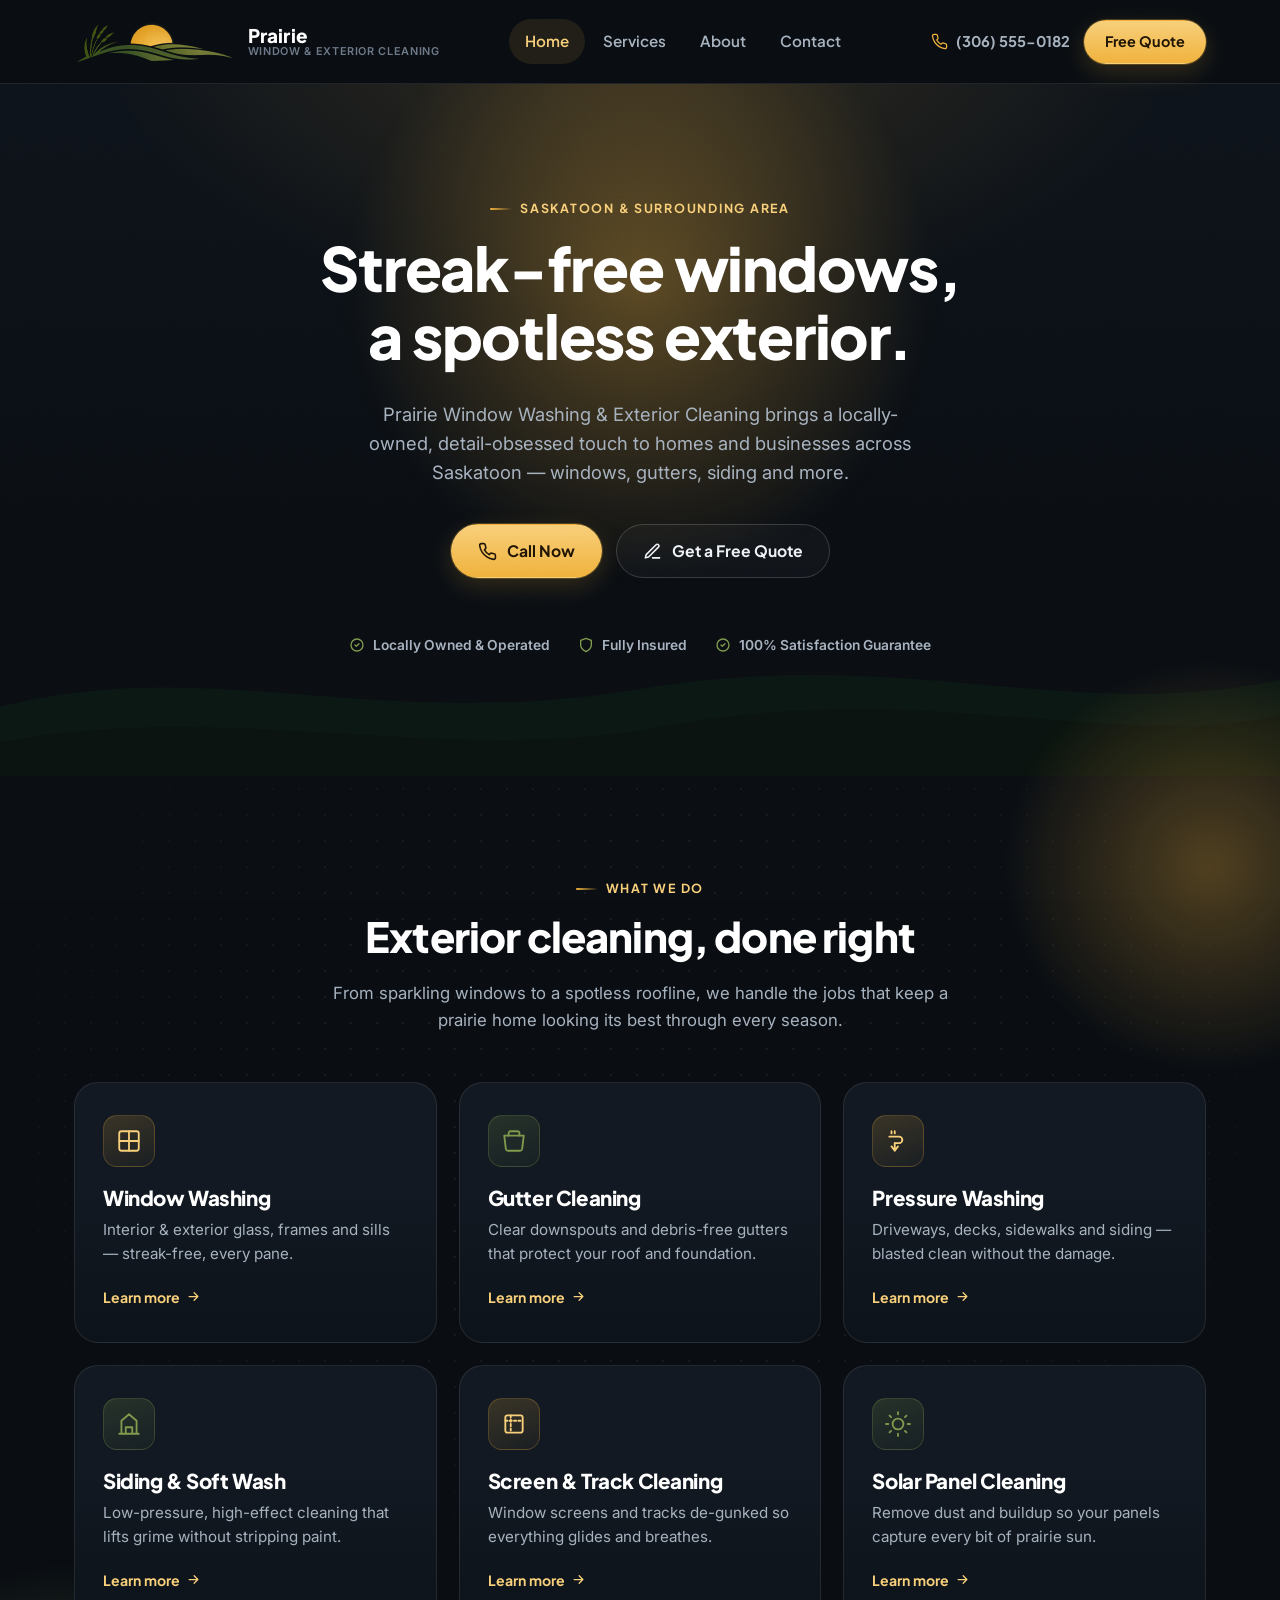
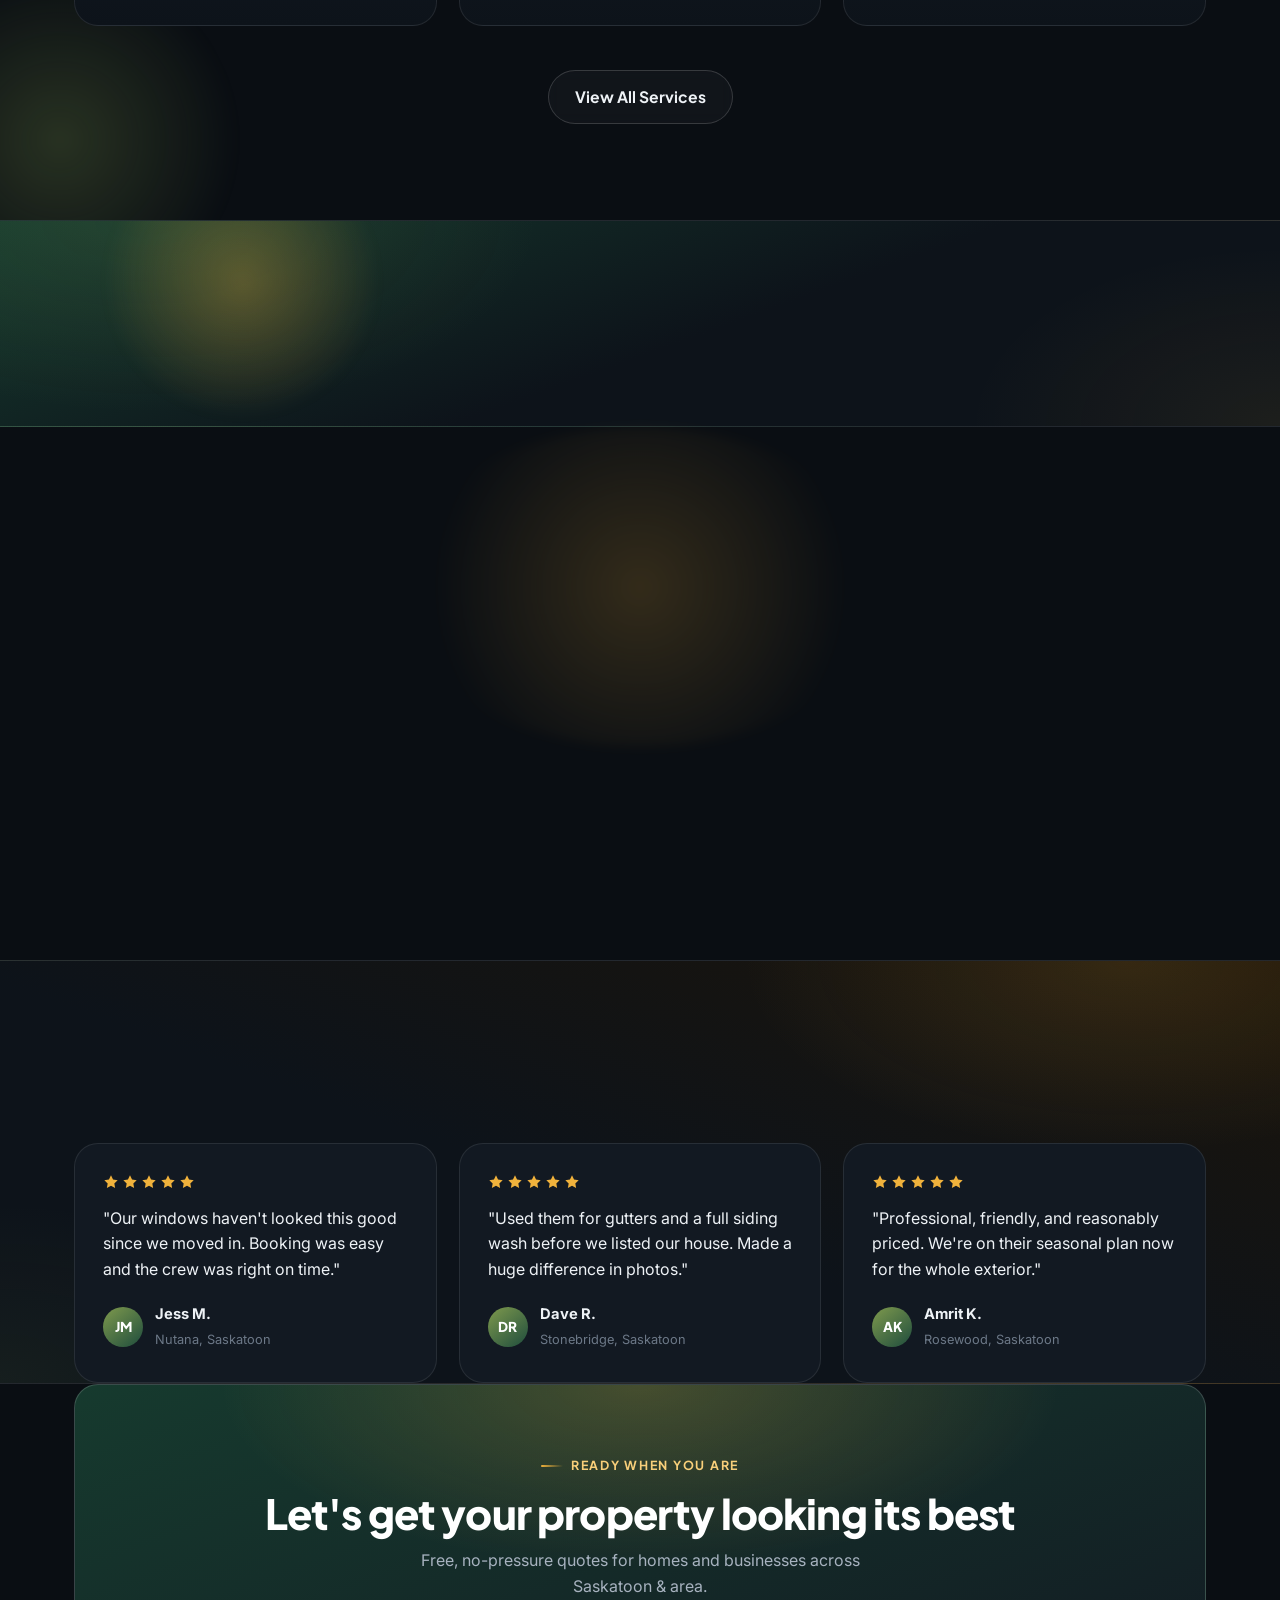
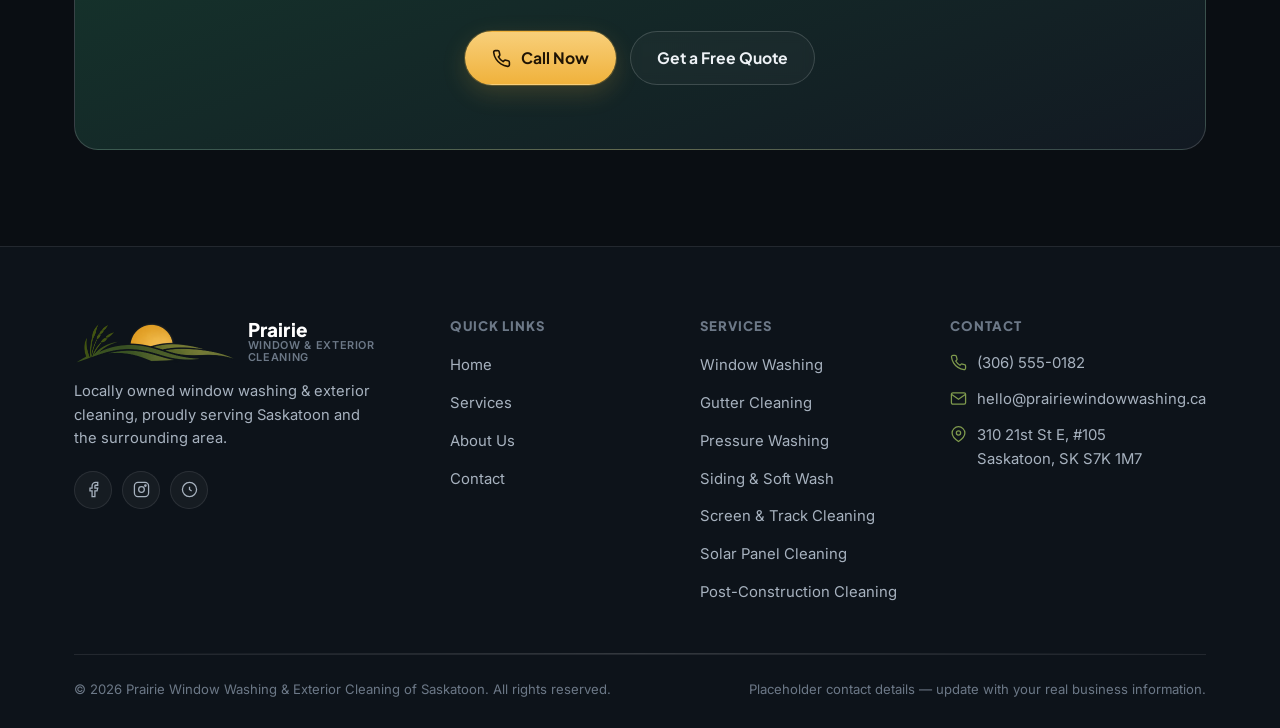
==== commit 1e45e52f: "Test auto-deploy webhook" ====
--- a/index.html
+++ b/index.html
@@ -369,3 +369,4 @@
 <script src="js/script.js"></script>
 </body>
 </html>
+<!-- deploy test: 2026-09-17T03:44:02Z -->
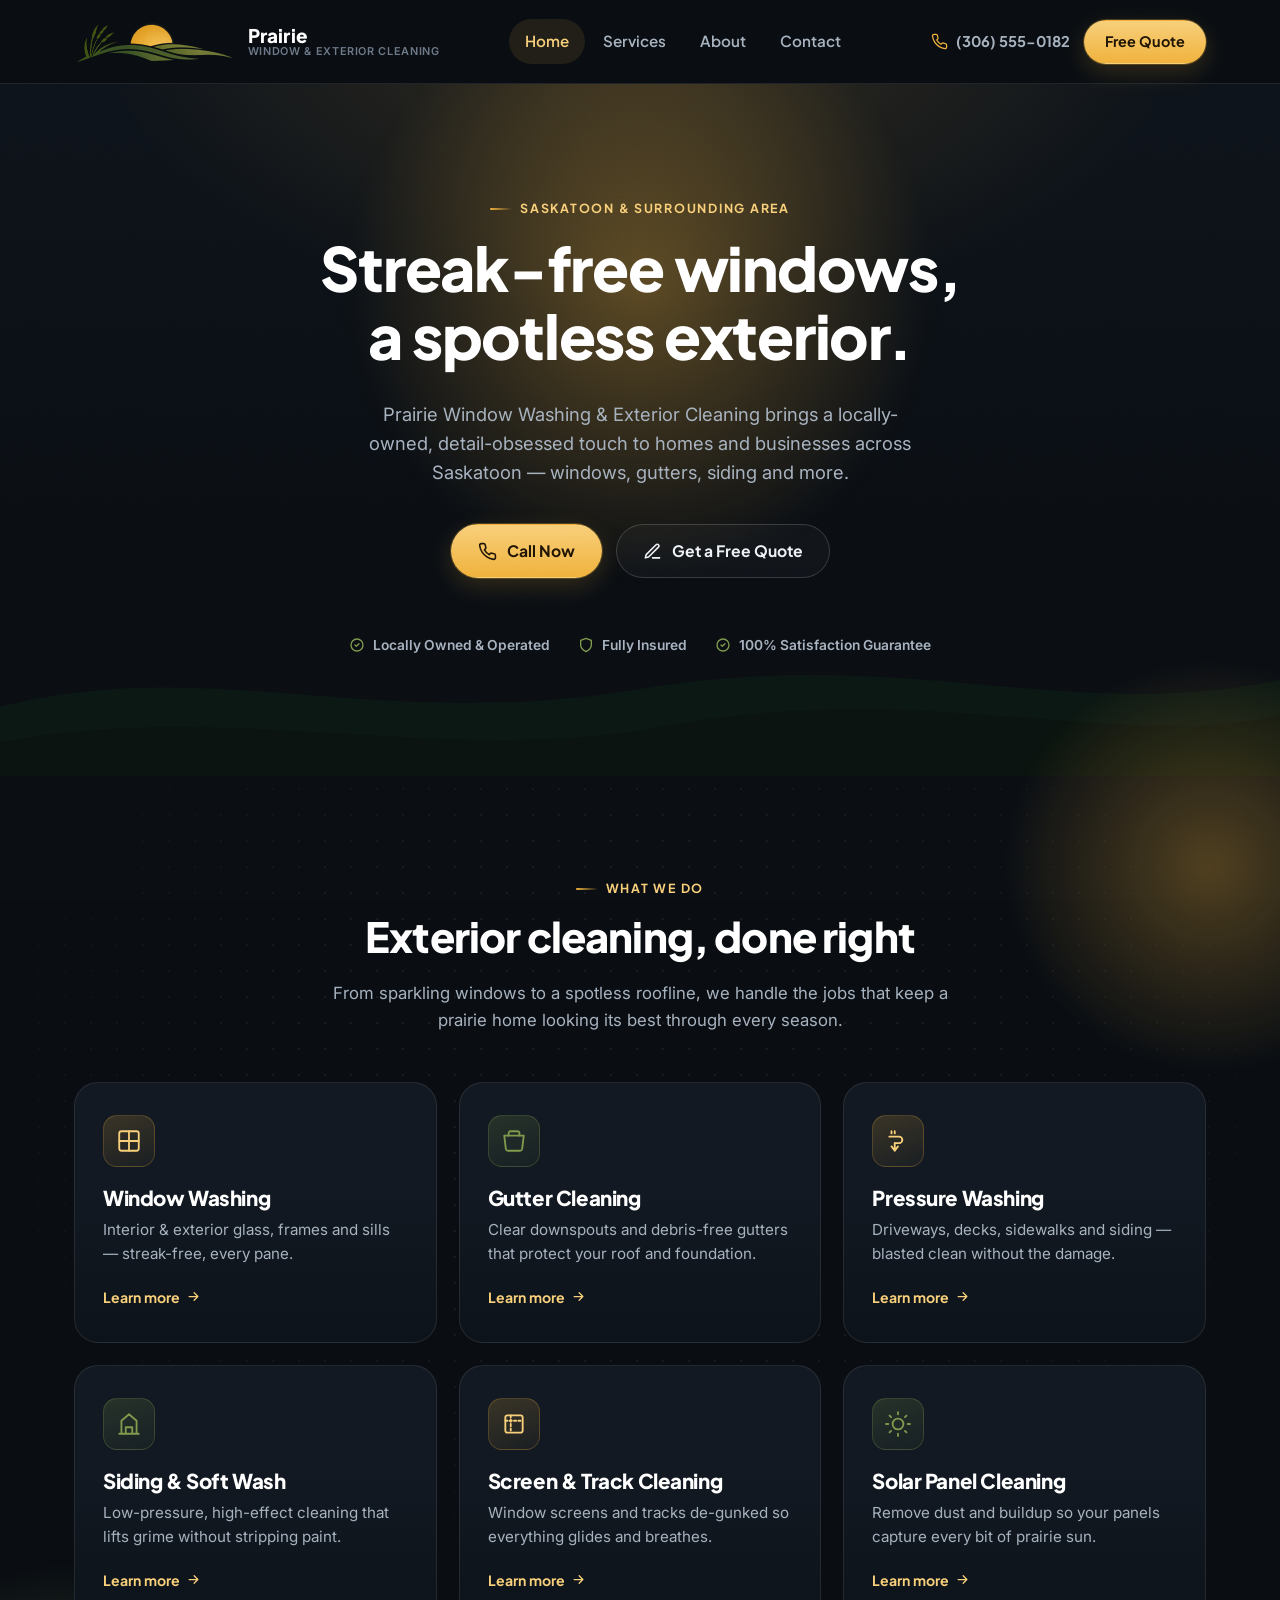
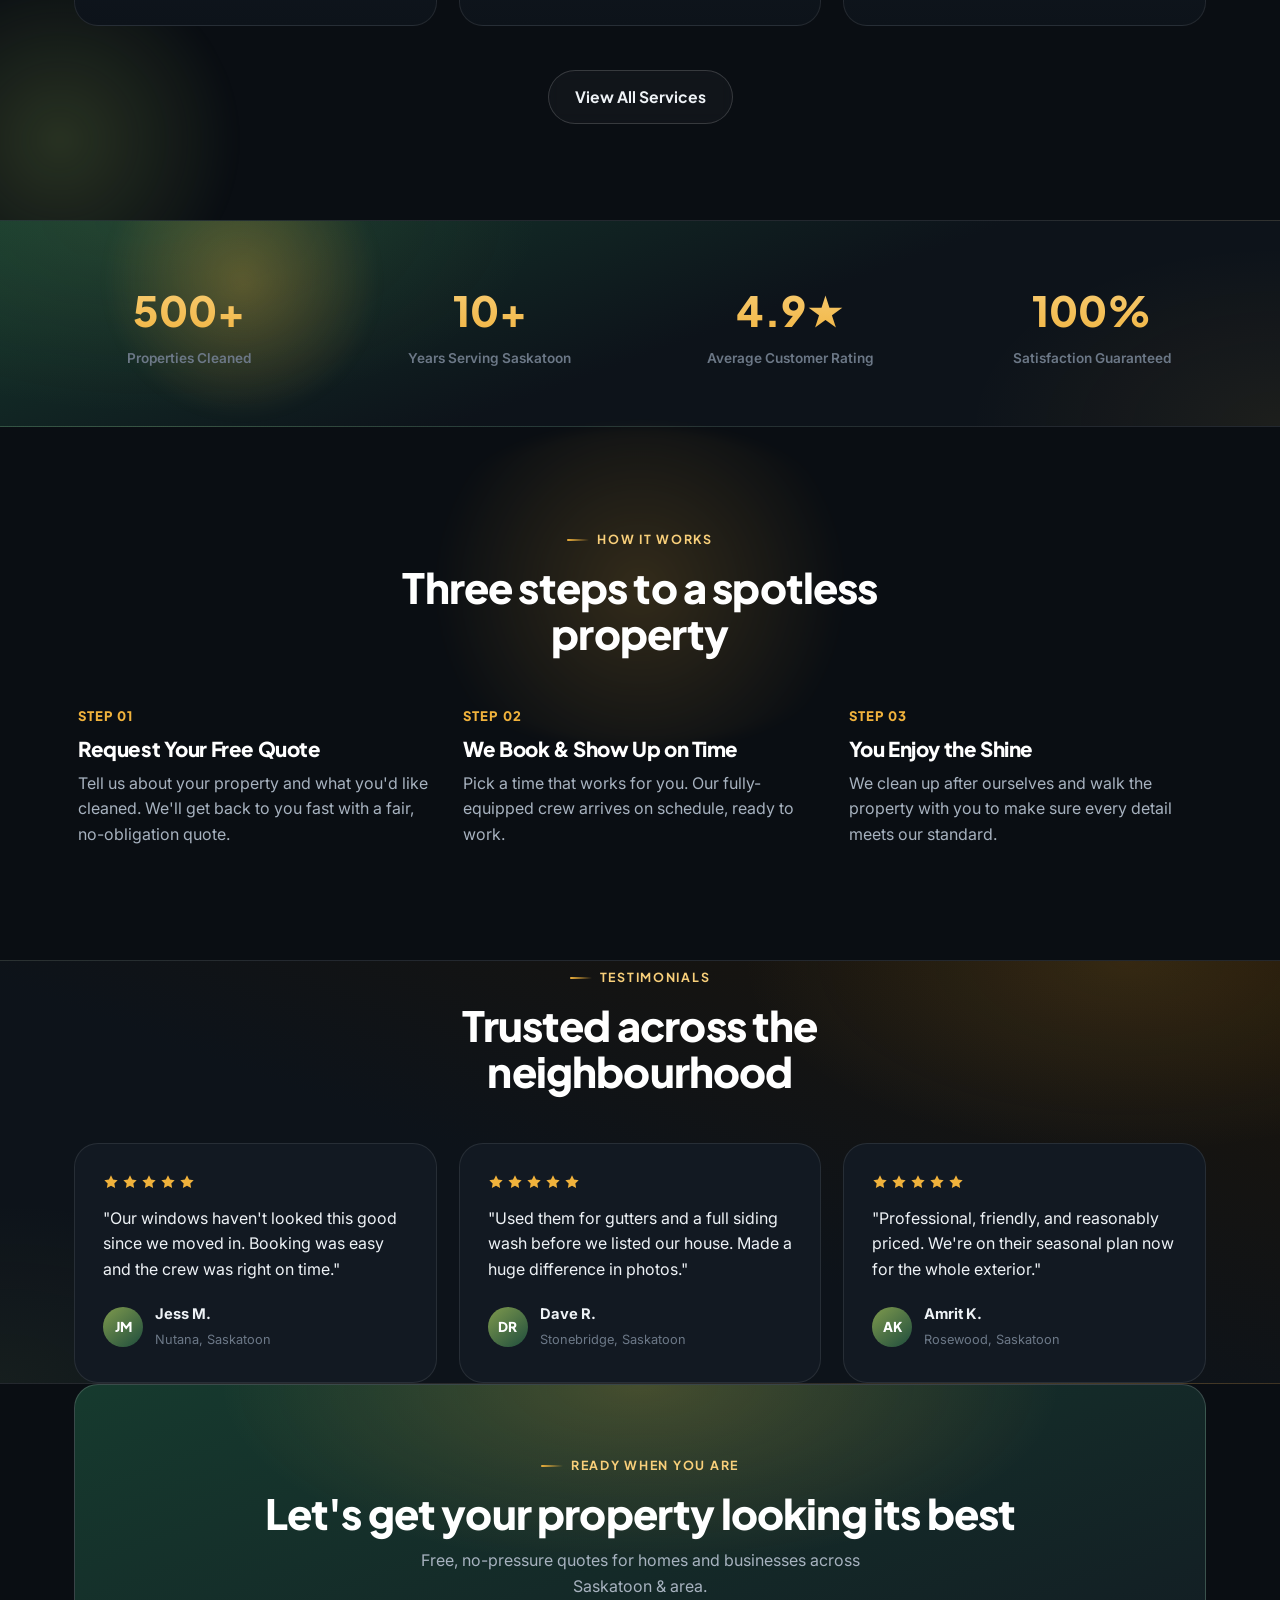
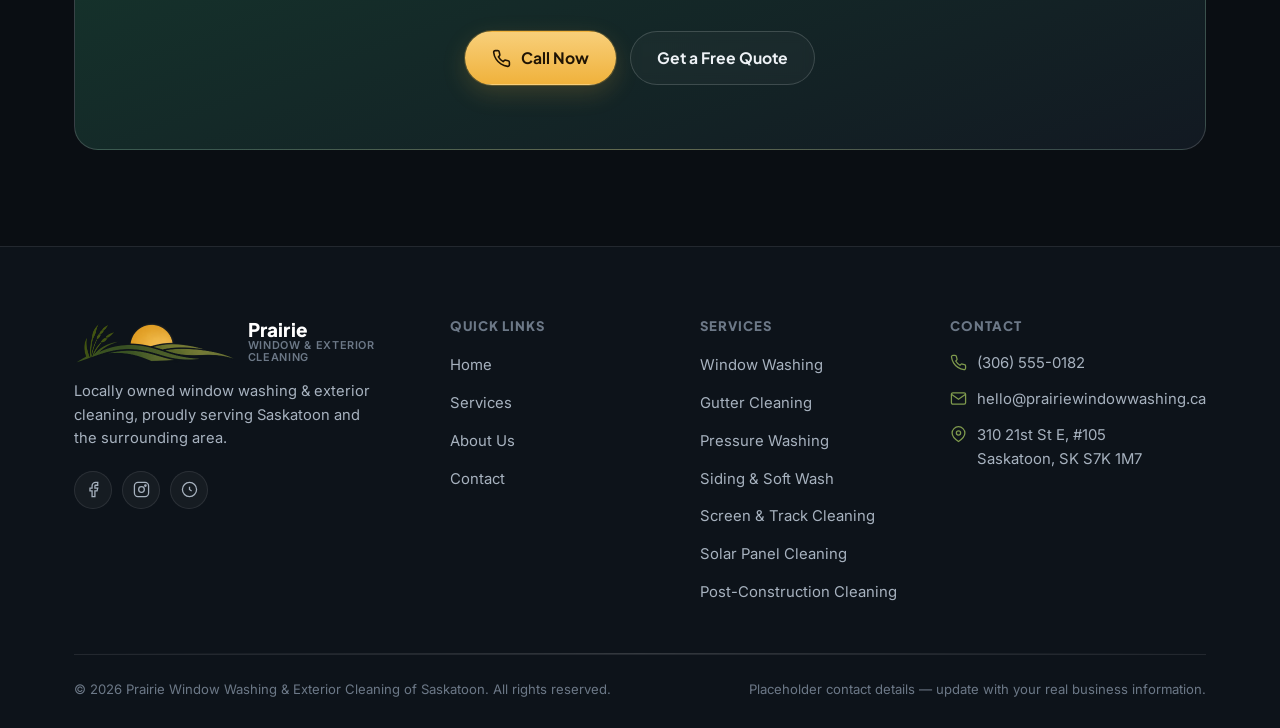
==== commit 2fa5f1b2: "Remove deploy test comment" ====
--- a/index.html
+++ b/index.html
@@ -369,4 +369,3 @@
 <script src="js/script.js"></script>
 </body>
 </html>
-<!-- deploy test: 2026-09-17T03:44:02Z -->
